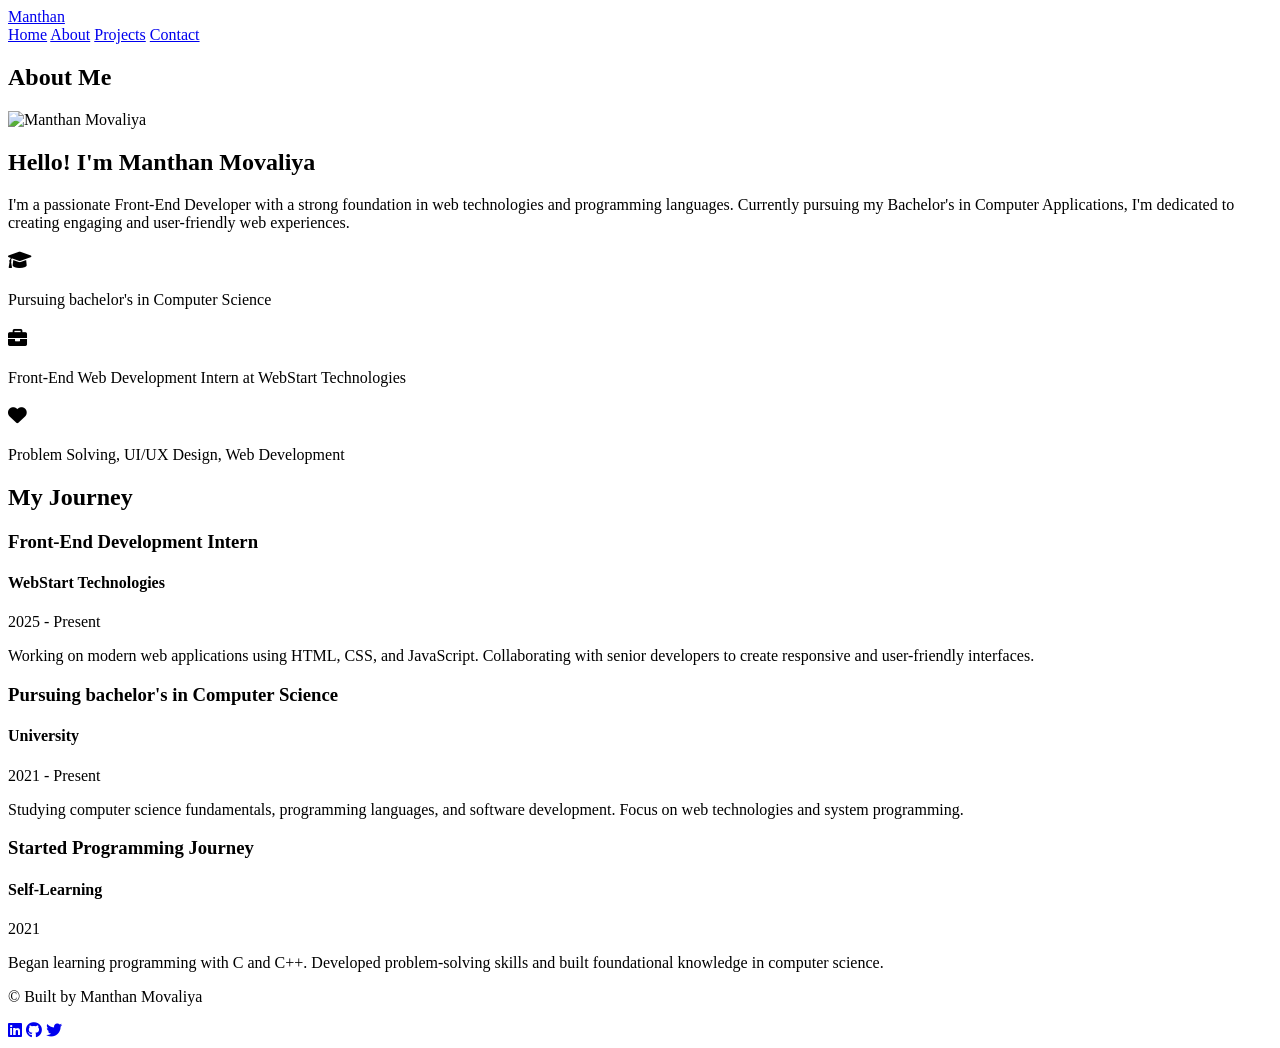
==== about.html @ 491186e8 "change some information" ====
<!DOCTYPE html>
<html lang="en">
<head>
    <meta charset="UTF-8">
    <meta name="viewport" content="width=device-width, initial-scale=1.0">
    <title>About - Manthan Movaliya</title>
    <link href="https://fonts.googleapis.com/css2?family=Open+Sans&family=Poppins:wght@500;700&display=swap" rel="stylesheet">
    <link rel="stylesheet" href="https://cdnjs.cloudflare.com/ajax/libs/font-awesome/6.0.0/css/all.min.css">
    <link rel="stylesheet" href="css/style.css">
</head>
<body>
    <!-- Navigation -->
    <nav class="navbar">
        <div class="nav-container">
            <div class="nav-logo">
                <a href="index.html">Manthan</a>
            </div>
            <div class="nav-menu" id="nav-menu">
                <a href="index.html" class="nav-link">Home</a>
                <a href="about.html" class="nav-link active">About</a>
                <a href="projects.html" class="nav-link">Projects</a>
                <a href="contact.html" class="nav-link">Contact</a>
            </div>
            <div class="hamburger" id="hamburger">
                <span class="bar"></span>
                <span class="bar"></span>
                <span class="bar"></span>
            </div>
        </div>
    </nav>

    <!-- About Section -->
    <section class="about-hero">
        <div class="container">
            <h1>About Me</h1>
            <div class="about-content">
                <div class="about-image">
                    <img src="/assets/Person.webp" alt="Manthan Movaliya" class="about-profile-img">
                </div>
                <div class="about-text">
                    <h2>Hello! I'm Manthan Movaliya</h2>
                    <p>I'm a passionate Front-End Developer with a strong foundation in web technologies and programming languages. Currently pursuing my Bachelor's in Computer Applications, I'm dedicated to creating engaging and user-friendly web experiences.</p>
                    
                    <div class="about-details">
                        <div class="detail-item">
                            <h3><i class="fas fa-graduation-cap"></i> </h3>
                            <p>Pursuing bachelor's in Computer Science</p>
                        </div>
                        <div class="detail-item">
                            <h3><i class="fas fa-briefcase"></i> </h3>
                            <p>Front-End Web Development Intern at WebStart Technologies</p>
                        </div>
                        <div class="detail-item">
                            <h3><i class="fas fa-heart"></i> </h3>
                            <p>Problem Solving, UI/UX Design, Web Development</p>
                        </div>
                    </div>
                </div>
            </div>
        </div>
    </section>

    <!-- Experience Timeline -->
    <section class="timeline">
        <div class="container">
            <h2>My Journey</h2>
            <div class="timeline-container">
                <div class="timeline-item">
                    <div class="timeline-dot"></div>
                    <div class="timeline-content">
                        <h3>Front-End Development Intern</h3>
                        <h4>WebStart Technologies</h4>
                        <span class="timeline-date">2025 - Present</span>
                        <p>Working on modern web applications using HTML, CSS, and JavaScript. Collaborating with senior developers to create responsive and user-friendly interfaces.</p>
                    </div>
                </div>
                <div class="timeline-item">
                    <div class="timeline-dot"></div>
                    <div class="timeline-content">
                        <h3>Pursuing bachelor's in Computer Science</h3>
                        <h4>University</h4>
                        <span class="timeline-date">2021 - Present</span>
                        <p>Studying computer science fundamentals, programming languages, and software development. Focus on web technologies and system programming.</p>
                    </div>
                </div>
                <div class="timeline-item">
                    <div class="timeline-dot"></div>
                    <div class="timeline-content">
                        <h3>Started Programming Journey</h3>
                        <h4>Self-Learning</h4>
                        <span class="timeline-date">2021</span>
                        <p>Began learning programming with C and C++. Developed problem-solving skills and built foundational knowledge in computer science.</p>
                    </div>
                </div>
            </div>
        </div>
    </section>

    <!-- Footer -->
    <footer class="footer">
        <div class="footer-content">
            <p>&copy; Built by Manthan Movaliya</p>
            <div class="social-links">
                <a href="http://www.linkedin.com/in/manthan-movaliya-0601a3287" class="social-link"><i class="fab fa-linkedin"></i></a>
                <a href="https://github.com/Manthan29-code" class="social-link"><i class="fab fa-github"></i></a>
                <a href="#" class="social-link"><i class="fab fa-twitter"></i></a>
            </div>
        </div>
    </footer>

    <script src="js/script.js"></script>
</body>
</html>
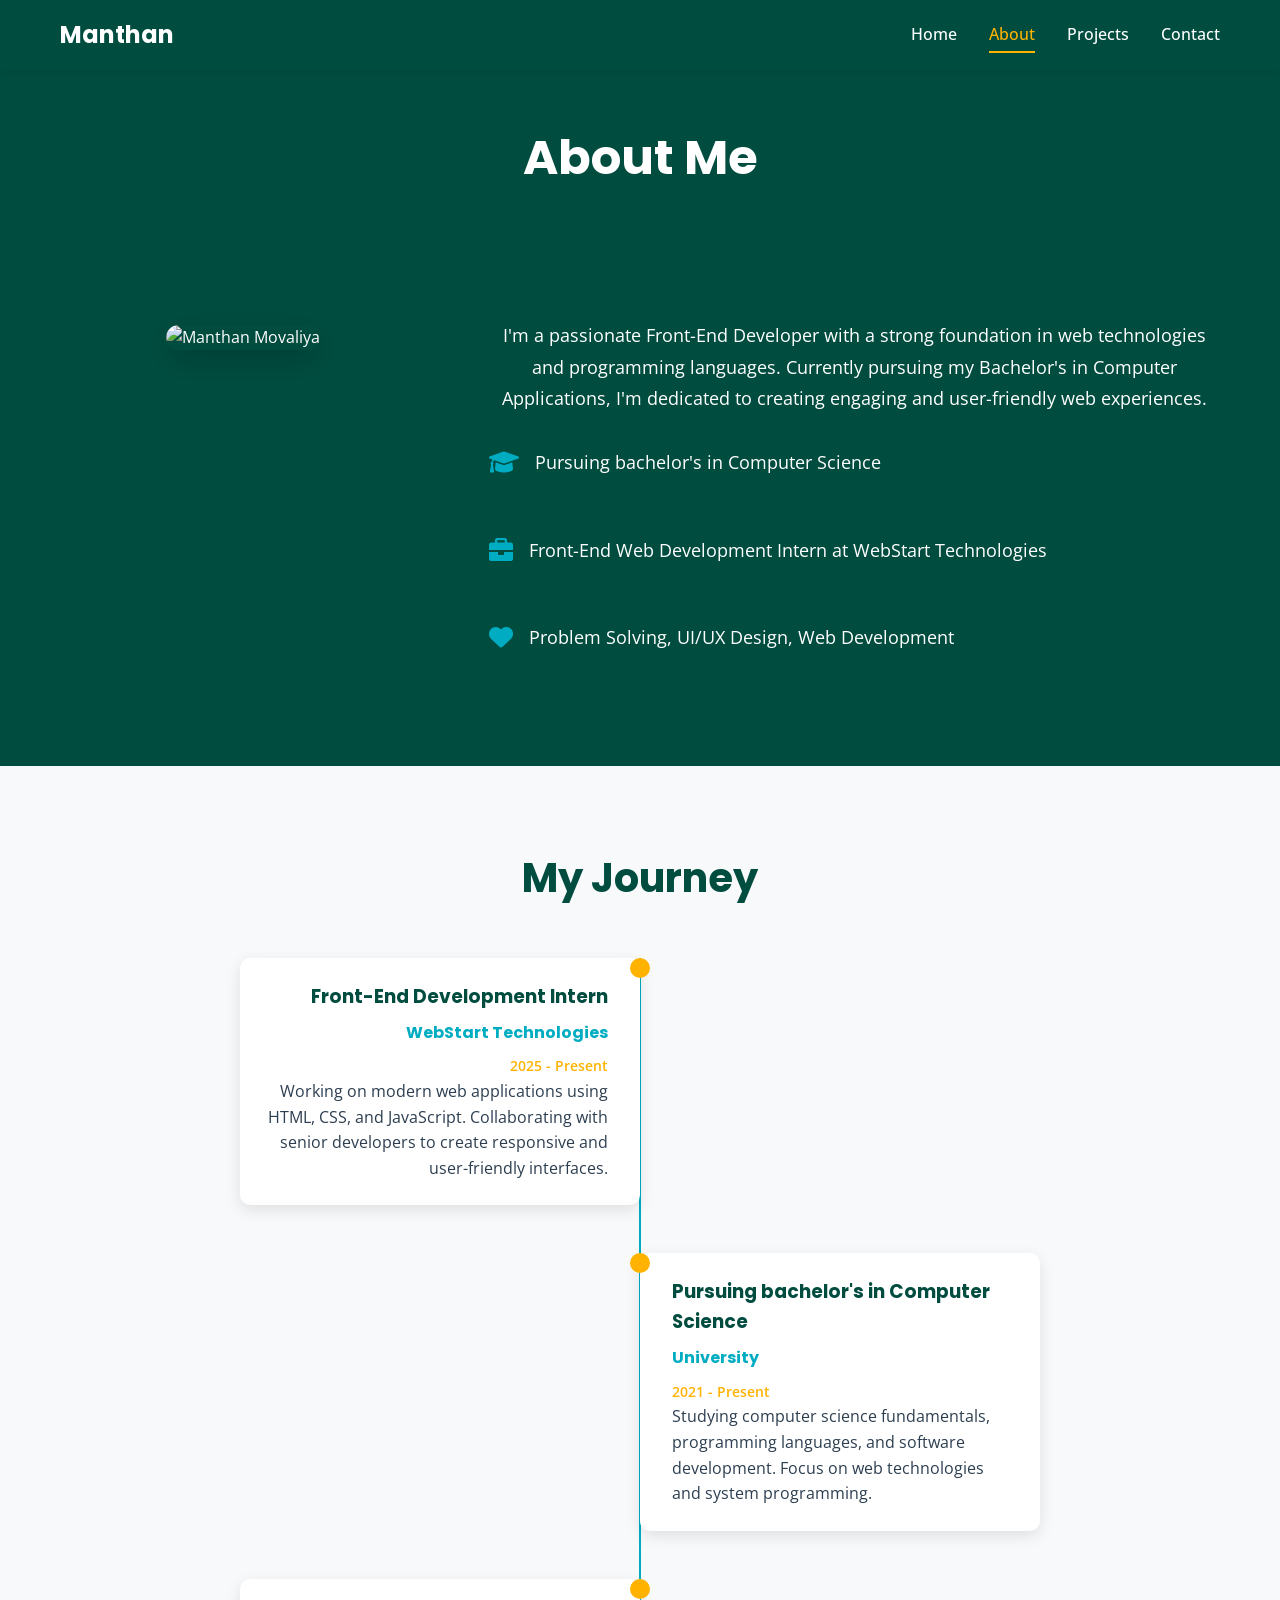
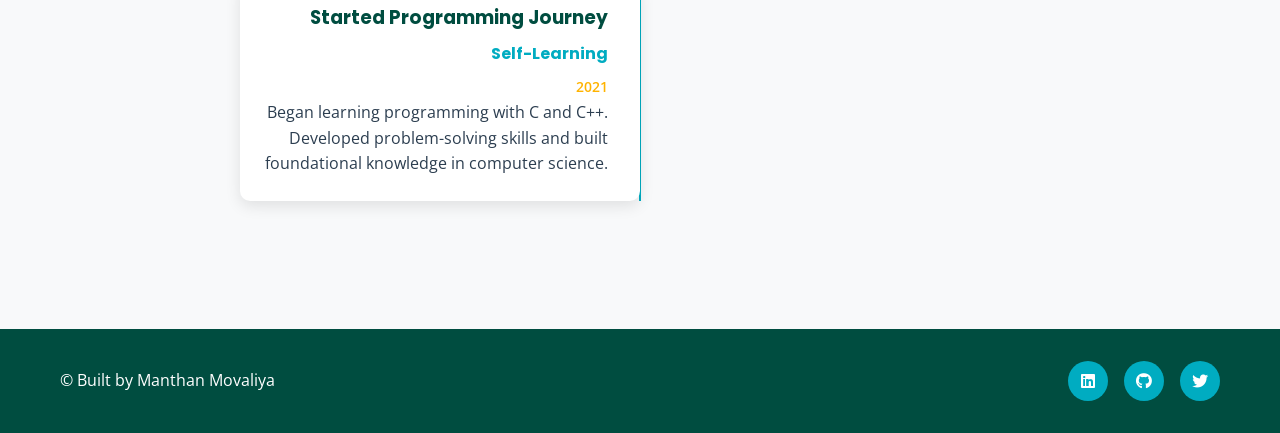
==== commit b2fa4509: "make json file for timeline" ====
--- a/about.html
+++ b/about.html
@@ -64,34 +64,9 @@
     <section class="timeline">
         <div class="container">
             <h2>My Journey</h2>
-            <div class="timeline-container">
-                <div class="timeline-item">
-                    <div class="timeline-dot"></div>
-                    <div class="timeline-content">
-                        <h3>Front-End Development Intern</h3>
-                        <h4>WebStart Technologies</h4>
-                        <span class="timeline-date">2025 - Present</span>
-                        <p>Working on modern web applications using HTML, CSS, and JavaScript. Collaborating with senior developers to create responsive and user-friendly interfaces.</p>
-                    </div>
-                </div>
-                <div class="timeline-item">
-                    <div class="timeline-dot"></div>
-                    <div class="timeline-content">
-                        <h3>Pursuing bachelor's in Computer Science</h3>
-                        <h4>University</h4>
-                        <span class="timeline-date">2021 - Present</span>
-                        <p>Studying computer science fundamentals, programming languages, and software development. Focus on web technologies and system programming.</p>
-                    </div>
-                </div>
-                <div class="timeline-item">
-                    <div class="timeline-dot"></div>
-                    <div class="timeline-content">
-                        <h3>Started Programming Journey</h3>
-                        <h4>Self-Learning</h4>
-                        <span class="timeline-date">2021</span>
-                        <p>Began learning programming with C and C++. Developed problem-solving skills and built foundational knowledge in computer science.</p>
-                    </div>
-                </div>
+            <!-- Dynamic timeline - items loaded from timelineData.js -->
+            <div class="timeline-container" id="timeline-container">
+                <!-- Timeline items will be loaded dynamically -->
             </div>
         </div>
     </section>
@@ -108,6 +83,8 @@
         </div>
     </footer>
 
+    <script src="js/timelineData.js"></script>
+    <script src="js/timelineLoader.js"></script>
     <script src="js/script.js"></script>
 </body>
 </html>
--- a/css/style.css
+++ b/css/style.css
@@ -0,0 +1,806 @@
+/* Reset and Base Styles */
+* {
+    margin: 0;
+    padding: 0;
+    box-sizing: border-box;
+}
+
+:root {
+    --primary-color: #004D40;
+    --secondary-color: #00ACC1;
+    --accent-color: #FFB300;
+    --white: #ffffff;
+    --light-gray: #f8f9fa;
+    --dark-gray: #333333;
+    --text-color: #2c3e50;
+}
+
+body {
+    font-family: 'Open Sans', sans-serif;
+    line-height: 1.6;
+    color: var(--text-color);
+    background-color: var(--white);
+}
+
+h1, h2, h3, h4, h5, h6 {
+    font-family: 'Poppins', sans-serif;
+    font-weight: 700;
+}
+
+.container {
+    max-width: 1200px;
+    margin: 0 auto;
+    padding: 0 20px;
+}
+
+/* Navigation */
+.navbar {
+    background-color: var(--primary-color);
+    padding: 1rem 0;
+    position: fixed;
+    top: 0;
+    width: 100%;
+    z-index: 1000;
+    box-shadow: 0 2px 10px rgba(0, 0, 0, 0.1);
+}
+
+.nav-container {
+    max-width: 1200px;
+    margin: 0 auto;
+    padding: 0 20px;
+    display: flex;
+    justify-content: space-between;
+    align-items: center;
+}
+
+.nav-logo a {
+    font-family: 'Poppins', sans-serif;
+    font-size: 1.5rem;
+    font-weight: 700;
+    color: var(--white);
+    text-decoration: none;
+}
+
+.nav-menu {
+    display: flex;
+    gap: 2rem;
+}
+
+.nav-link {
+    color: var(--white);
+    text-decoration: none;
+    font-weight: 500;
+    transition: color 0.3s ease;
+    position: relative;
+}
+
+.nav-link:hover,
+.nav-link.active {
+    color: var(--accent-color);
+}
+
+.nav-link.active::after {
+    content: '';
+    position: absolute;
+    bottom: -5px;
+    left: 0;
+    width: 100%;
+    height: 2px;
+    background-color: var(--accent-color);
+}
+
+.hamburger {
+    display: none;
+    flex-direction: column;
+    cursor: pointer;
+}
+
+.bar {
+    width: 25px;
+    height: 3px;
+    background-color: var(--white);
+    margin: 3px 0;
+    transition: 0.3s;
+}
+
+/* Hero Section */
+.hero {
+    background: linear-gradient(135deg, var(--primary-color) 0%, #00695C 100%);
+    color: var(--white);
+    padding: 120px 0 80px;
+    min-height: 100vh;
+    display: flex;
+    align-items: center;
+}
+
+.hero-container {
+    max-width: 1200px;
+    margin: 0 auto;
+    padding: 0 20px;
+}
+
+.hero-content {
+    display: grid;
+    grid-template-columns: 1fr 1fr;
+    gap: 4rem;
+    align-items: center;
+}
+
+.hero-text h1 {
+    font-size: 3rem;
+    margin-bottom: 1rem;
+    line-height: 1.2;
+}
+
+.hero-text h2 {
+    font-size: 1.5rem;
+    color: var(--secondary-color);
+    margin-bottom: 1.5rem;
+    font-weight: 500;
+}
+
+.hero-text p {
+    font-size: 1.1rem;
+    margin-bottom: 2rem;
+    opacity: 0.9;
+}
+
+.highlight {
+    color: var(--accent-color);
+}
+
+.profile-img {
+    width: 450px;
+    height: 450px;
+    border-radius: 50%;
+    object-fit: cover;
+    border: 5px solid var(--accent-color);
+    box-shadow: 0 10px 30px rgba(0, 0, 0, 0.3);
+}
+
+/* Buttons */
+.btn-primary, .btn-secondary {
+    display: inline-block;
+    padding: 12px 30px;
+    border-radius: 50px;
+    text-decoration: none;
+    font-weight: 600;
+    transition: all 0.3s ease;
+    border: 2px solid transparent;
+    cursor: pointer;
+    font-size: 1rem;
+}
+
+.btn-primary {
+    background-color: var(--secondary-color);
+    color: var(--white);
+    border-color: var(--secondary-color);
+}
+
+.btn-primary:hover {
+    background-color: transparent;
+    border-color: var(--secondary-color);
+    color: var(--secondary-color);
+    transform: translateY(-2px);
+    box-shadow: 0 5px 15px rgba(0, 172, 193, 0.3);
+}
+
+.btn-secondary {
+    background-color: transparent;
+    color: var(--primary-color);
+    border-color: var(--primary-color);
+}
+
+.btn-secondary:hover {
+    background-color: var(--primary-color);
+    color: var(--white);
+    transform: translateY(-2px);
+}
+
+/* Skills Section */
+.skills {
+    padding: 80px 0;
+    background-color: var(--light-gray);
+    overflow: hidden;
+}
+
+.skills h2 {
+    text-align: center;
+    font-size: 2.5rem;
+    margin-bottom: 3rem;
+    color: var(--primary-color);
+}
+
+/* Skills Marquee - Infinite horizontal scroll */
+.skills-track {
+    width: 100%;
+    overflow: hidden;
+    position: relative;
+}
+
+.skills-marquee {
+    display: flex;
+    gap: 2rem;
+    width: max-content;
+    animation: scroll-left 32s linear infinite;
+}
+
+/* Pause animation on hover for better UX */
+.skills-track:hover .skills-marquee {
+    animation-play-state: paused;
+}
+
+/* Keyframes for left scroll animation */
+@keyframes scroll-left {
+    0% {
+        transform: translateX(0);
+    }
+    100% {
+        transform: translateX(-50%);
+    }
+}
+
+.skill-card {
+    background: var(--white);
+    padding: 2rem;
+    border-radius: 15px;
+    text-align: center;
+    box-shadow: 0 5px 20px rgba(0, 0, 0, 0.1);
+    transition: transform 0.3s ease, box-shadow 0.3s ease;
+    width: 280px;
+    height: 220px;
+    flex-shrink: 0;
+    display: flex;
+    flex-direction: column;
+    justify-content: center;
+    align-items: center;
+}
+
+.skill-card:hover {
+    transform: translateY(-10px);
+    box-shadow: 0 15px 40px rgba(0, 0, 0, 0.15);
+}
+
+.skill-card i {
+    font-size: 3rem;
+    color: var(--secondary-color);
+    margin-bottom: 1rem;
+}
+
+.skill-card h3 {
+    font-size: 1.5rem;
+    margin-bottom: 1rem;
+    color: var(--primary-color);
+}
+
+/* About Page Styles */
+.about-hero {
+    background-color: var(--primary-color);
+    color: var(--white);
+    padding: 120px 0 80px;
+    text-align: center;
+}
+
+.about-hero h1 {
+    font-size: 3rem;
+    margin-bottom: 1rem;
+}
+
+.about-content {
+    display: grid;
+    grid-template-columns: 1fr 2fr;
+    gap: 4rem;
+    align-items: start;
+    margin-top: 3rem;
+}
+
+.about-profile-img {
+    margin-top: 80px;
+    width: 100%;
+    max-width: 350px;
+    border-radius: 15px;
+    box-shadow: 0 10px 30px rgba(0, 0, 0, 0.2);
+}
+
+.about-text h2 {
+    font-size: 2rem;
+    margin-bottom: 1.5rem;
+    color: var(--primary-color);
+}
+
+.about-text p {
+    font-size: 1.1rem;
+    margin-bottom: 2rem;
+    line-height: 1.8;
+}
+
+.about-details {
+    display: flex;
+    flex-direction: column;
+    gap: 1.5rem;
+}
+
+.detail-item {
+    display: flex;
+    align-items: flex-start;
+    gap: 1rem; 
+}
+
+.detail-item i {
+    color: var(--secondary-color);
+    font-size: 1.5rem;
+    margin-top: 0.2rem;
+}
+
+.detail-item h3 {
+    color: var(--primary-color);
+    margin-bottom: 0.5rem;
+}
+
+/* Timeline */
+.timeline {
+    padding: 80px 0;
+    background-color: var(--light-gray);
+}
+
+.timeline h2 {
+    text-align: center;
+    font-size: 2.5rem;
+    margin-bottom: 3rem;
+    color: var(--primary-color);
+}
+
+.timeline-container {
+    position: relative;
+    max-width: 800px;
+    margin: 0 auto;
+}
+
+.timeline-container::before {
+    content: '';
+    position: absolute;
+    left: 50%;
+    top: 0;
+    bottom: 0;
+    width: 2px;
+    background-color: var(--secondary-color);
+    transform: translateX(-50%);
+}
+
+.timeline-item {
+    position: relative;
+    margin-bottom: 3rem;
+}
+
+.timeline-item:nth-child(odd) .timeline-content {
+    margin-right: 50%;
+    padding-right: 2rem;
+    text-align: right;
+}
+
+.timeline-item:nth-child(even) .timeline-content {
+    margin-left: 50%;
+    padding-left: 2rem;
+}
+
+.timeline-dot {
+    position: absolute;
+    left: 50%;
+    top: 0;
+    width: 20px;
+    height: 20px;
+    background-color: var(--accent-color);
+    border-radius: 50%;
+    transform: translateX(-50%);
+    z-index: 2;
+}
+
+.timeline-content {
+    background: var(--white);
+    padding: 1.5rem;
+    border-radius: 10px;
+    box-shadow: 0 5px 15px rgba(0, 0, 0, 0.1);
+}
+
+.timeline-content h3 {
+    color: var(--primary-color);
+    margin-bottom: 0.5rem;
+}
+
+.timeline-content h4 {
+    color: var(--secondary-color);
+    margin-bottom: 0.5rem;
+}
+
+.timeline-date {
+    color: var(--accent-color);
+    font-weight: 600;
+    font-size: 0.9rem;
+}
+
+/* Projects Page */
+.projects-hero {
+    background-color: var(--primary-color);
+    color: var(--white);
+    padding: 120px 0 80px;
+    text-align: center;
+}
+
+.projects-hero h1 {
+    font-size: 3rem;
+    margin-bottom: 1rem;
+}
+
+.projects {
+    padding: 80px 0;
+    background-color: var(--light-gray);
+}
+
+.projects-grid {
+    display: grid;
+    grid-template-columns: repeat(auto-fit, minmax(350px, 1fr));
+    gap: 2rem;
+}
+
+.project-card {
+    background: var(--white);
+    border-radius: 15px;
+    overflow: hidden;
+    box-shadow: 0 5px 20px rgba(0, 0, 0, 0.1);
+    transition: transform 0.3s ease, box-shadow 0.3s ease;
+}
+
+.project-card:hover {
+    transform: translateY(-10px);
+    box-shadow: 0 15px 40px rgba(0, 0, 0, 0.15);
+}
+
+.project-image {
+    position: relative;
+    overflow: hidden;
+}
+
+.project-image img {
+    width: 100%;
+    height: 200px;
+    object-fit: contain;
+    transition: transform 0.3s ease;
+}
+
+.project-overlay {
+    position: absolute;
+    top: 0;
+    left: 0;
+    right: 0;
+    bottom: 0;
+    background: rgba(0, 77, 64, 0.8);
+    display: flex;
+    align-items: center;
+    justify-content: center;
+    opacity: 0;
+    transition: opacity 0.3s ease;
+}
+
+.project-card:hover .project-overlay {
+    opacity: 1;
+}
+
+.project-card:hover .project-image img {
+    transform: scale(1.1);
+}
+
+.project-links {
+    display: flex;
+    gap: 1rem;
+}
+
+.project-link {
+    display: flex;
+    align-items: center;
+    justify-content: center;
+    width: 50px;
+    height: 50px;
+    background-color: var(--accent-color);
+    color: var(--white);
+    border-radius: 50%;
+    text-decoration: none;
+    transition: transform 0.3s ease;
+}
+
+.project-link:hover {
+    transform: scale(1.1);
+}
+
+.project-content {
+    padding: 1.5rem;
+}
+
+.project-content h3 {
+    color: var(--primary-color);
+    margin-bottom: 1rem;
+    font-size: 1.3rem;
+}
+
+.project-content p {
+    margin-bottom: 1rem;
+    line-height: 1.6;
+}
+
+.project-tech {
+    display: flex;
+    flex-wrap: wrap;
+    gap: 0.5rem;
+    margin-bottom: 1.5rem;
+}
+
+.tech-tag {
+    background-color: var(--secondary-color);
+    color: var(--white);
+    padding: 0.3rem 0.8rem;
+    border-radius: 20px;
+    font-size: 0.8rem;
+    font-weight: 500;
+}
+
+.project-buttons {
+    display: flex;
+    gap: 1rem;
+}
+
+/* Contact Page */
+.contact-hero {
+    background-color: var(--primary-color);
+    color: var(--white);
+    padding: 120px 0 80px;
+    text-align: center;
+}
+
+.contact-hero h1 {
+    font-size: 3rem;
+    margin-bottom: 1rem;
+}
+
+.contact {
+    padding: 80px 0;
+    background-color: var(--light-gray);
+}
+
+.contact-content {
+    display: grid;
+    grid-template-columns: 1fr 1fr;
+    gap: 4rem;
+}
+
+.contact-info h2 {
+    color: var(--primary-color);
+    margin-bottom: 1.5rem;
+    font-size: 2rem;
+}
+
+.contact-info p {
+    margin-bottom: 2rem;
+    line-height: 1.8;
+}
+
+.contact-details {
+    display: flex;
+    flex-direction: column;
+    gap: 1.5rem;
+}
+
+.contact-item {
+    display: flex;
+    align-items: center;
+    gap: 1rem;
+}
+
+.contact-item i {
+    color: var(--secondary-color);
+    font-size: 1.5rem;
+    width: 30px;
+}
+
+.contact-item h3 {
+    color: var(--primary-color);
+    margin-bottom: 0.3rem;
+}
+
+.contact-form-container {
+    background: var(--white);
+    padding: 2rem;
+    border-radius: 15px;
+    box-shadow: 0 5px 20px rgba(0, 0, 0, 0.1);
+}
+
+.form-group {
+    margin-bottom: 1.5rem;
+}
+
+.form-group label {
+    display: block;
+    margin-bottom: 0.5rem;
+    color: var(--primary-color);
+    font-weight: 600;
+}
+
+.form-group input,
+.form-group textarea {
+    width: 100%;
+    padding: 12px;
+    border: 2px solid #e1e5e9;
+    border-radius: 8px;
+    font-size: 1rem;
+    transition: border-color 0.3s ease;
+    font-family: 'Open Sans', sans-serif;
+}
+
+.form-group input:focus,
+.form-group textarea:focus {
+    outline: none;
+    border-color: var(--secondary-color);
+}
+
+.error-message {
+    color: #e74c3c;
+    font-size: 0.9rem;
+    margin-top: 0.5rem;
+    display: block;
+}
+
+/* Footer */
+.footer {
+    background-color: var(--primary-color);
+    color: var(--white);
+    padding: 2rem 0;
+    text-align: center;
+}
+
+.footer-content {
+    max-width: 1200px;
+    margin: 0 auto;
+    padding: 0 20px;
+    display: flex;
+    justify-content: space-between;
+    align-items: center;
+}
+
+.social-links {
+    display: flex;
+    gap: 1rem;
+}
+
+.social-link {
+    display: flex;
+    align-items: center;
+    justify-content: center;
+    width: 40px;
+    height: 40px;
+    background-color: var(--secondary-color);
+    color: var(--white);
+    border-radius: 50%;
+    text-decoration: none;
+    transition: all 0.3s ease;
+}
+
+.social-link:hover {
+    background-color: var(--accent-color);
+    transform: translateY(-3px);
+}
+
+/* Responsive Design */
+@media (max-width: 768px) {
+    .hamburger {
+        display: flex;
+    }
+
+    .nav-menu {
+        position: fixed;
+        left: -100%;
+        top: 70px;
+        flex-direction: column;
+        background-color: var(--primary-color);
+        width: 100%;
+        text-align: center;
+        transition: 0.3s;
+        box-shadow: 0 10px 27px rgba(0, 0, 0, 0.05);
+        padding: 2rem 0;
+    }
+
+    .nav-menu.active {
+        left: 0;
+    }
+
+    .nav-menu a {
+        padding: 1rem;
+        display: block;
+    }
+
+    .hamburger.active .bar:nth-child(2) {
+        opacity: 0;
+    }
+
+    .hamburger.active .bar:nth-child(1) {
+        transform: translateY(8px) rotate(45deg);
+    }
+
+    .hamburger.active .bar:nth-child(3) {
+        transform: translateY(-8px) rotate(-45deg);
+    }
+
+    .hero-content {
+        grid-template-columns: 1fr;
+        text-align: center;
+        gap: 2rem;
+    }
+
+    .hero-text h1 {
+        font-size: 2.5rem;
+    }
+
+    .about-content {
+        grid-template-columns: 1fr;
+        gap: 2rem;
+        text-align: center;
+    }
+
+    .timeline-container::before {
+        left: 20px;
+    }
+
+    .timeline-item:nth-child(odd) .timeline-content,
+    .timeline-item:nth-child(even) .timeline-content {
+        margin-left: 50px;
+        margin-right: 0;
+        padding-left: 1rem;
+        padding-right: 1rem;
+        text-align: left;
+    }
+
+    .timeline-dot {
+        left: 20px;
+    }
+
+    .contact-content {
+        grid-template-columns: 1fr;
+        gap: 2rem;
+    }
+
+    .footer-content {
+        flex-direction: column;
+        gap: 1rem;
+    }
+
+    .projects-grid {
+        grid-template-columns: 1fr;
+    }
+
+    .project-buttons {
+        flex-direction: column;
+    }
+}
+
+@media (max-width: 480px) {
+    .hero-text h1 {
+        font-size: 2rem;
+    }
+
+    .hero-text h2 {
+        font-size: 1.2rem;
+    }
+
+    .profile-img {
+        width: 250px;
+        height: 250px;
+    }
+
+    .about-hero h1,
+    .projects-hero h1,
+    .contact-hero h1 {
+        font-size: 2.5rem;
+    }
+
+    .skills h2,
+    .timeline h2 {
+        font-size: 2rem;
+    }
+}
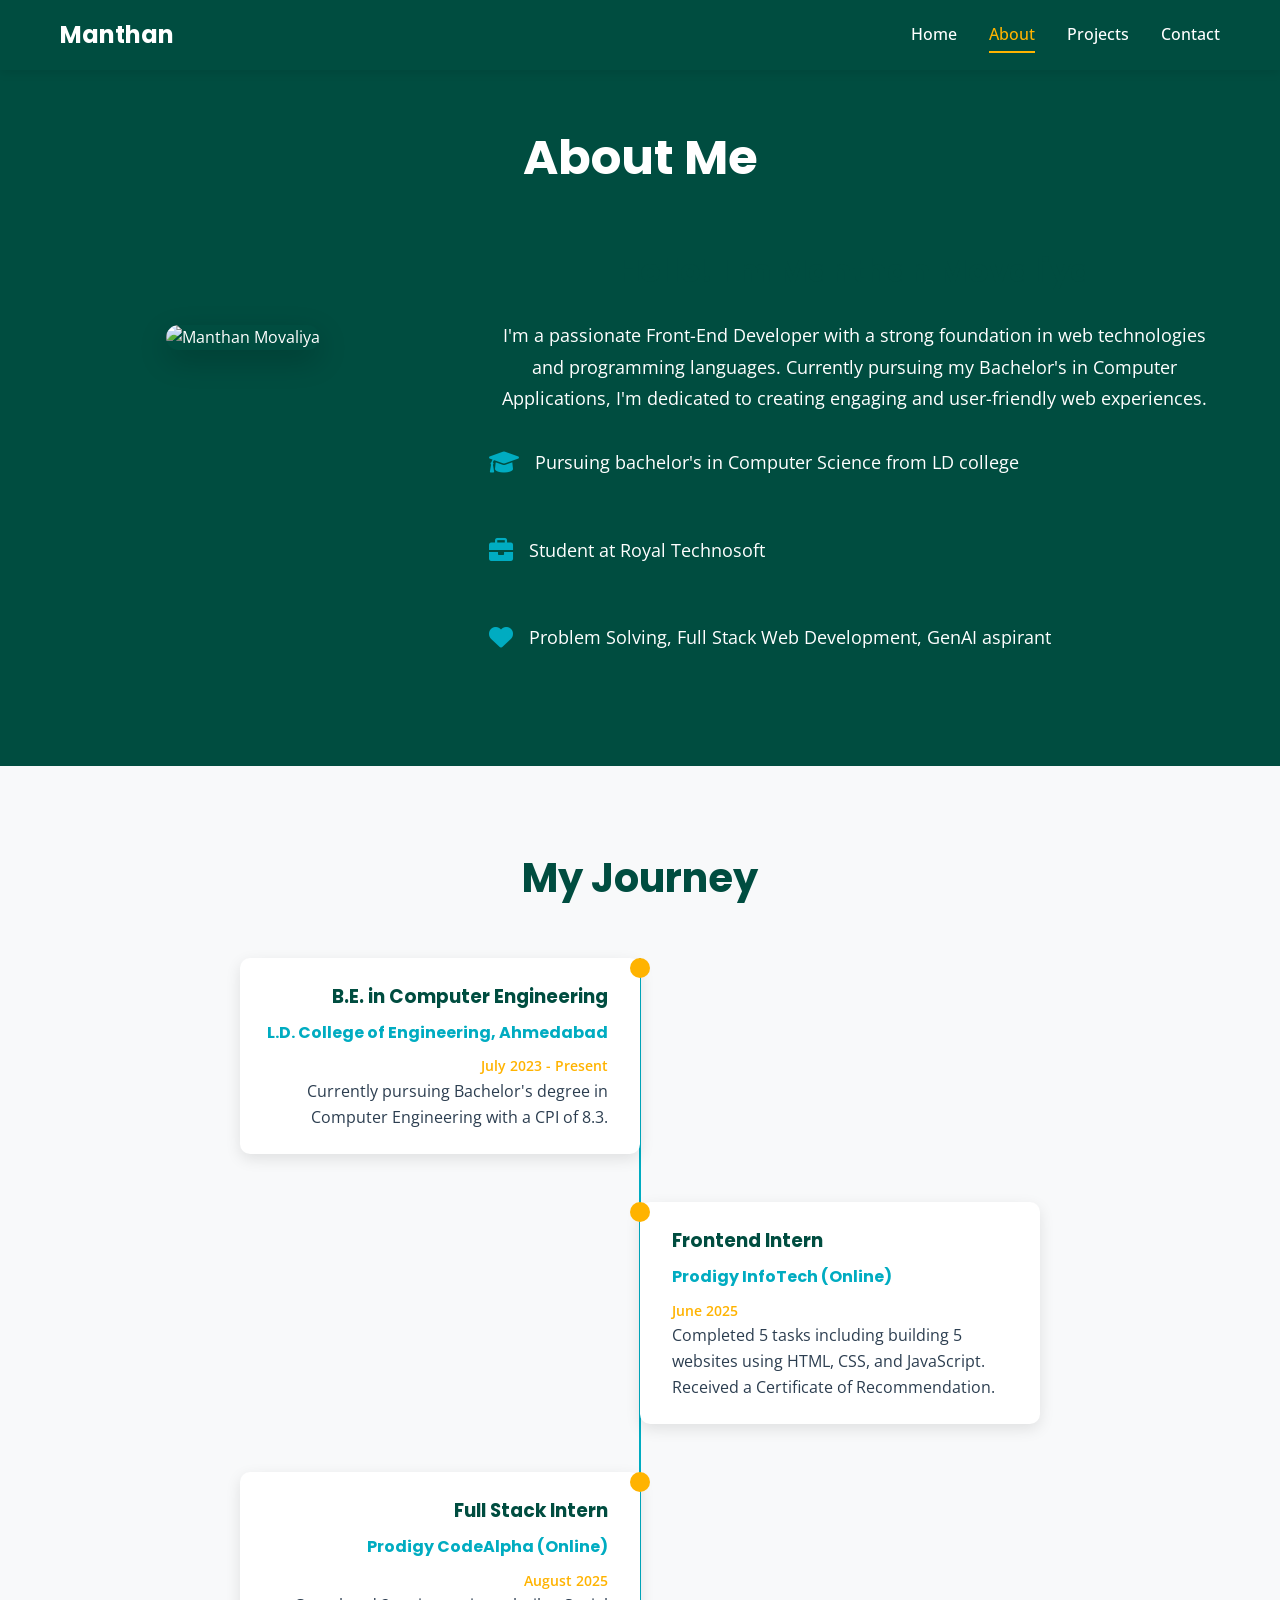
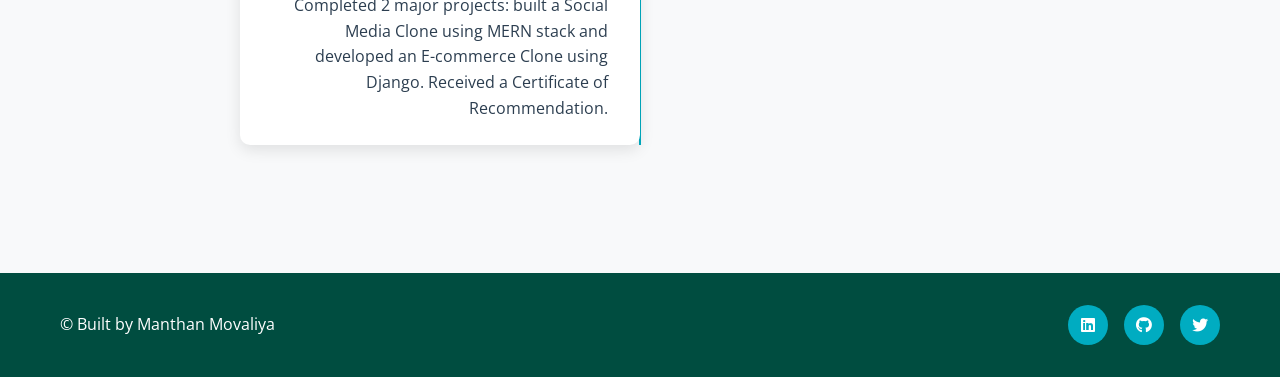
==== commit 8e3be5e5: "change about section" ====
--- a/about.html
+++ b/about.html
@@ -44,15 +44,15 @@
                     <div class="about-details">
                         <div class="detail-item">
                             <h3><i class="fas fa-graduation-cap"></i> </h3>
-                            <p>Pursuing bachelor's in Computer Science</p>
+                            <p>Pursuing bachelor's in Computer Science from LD college</p>
                         </div>
                         <div class="detail-item">
                             <h3><i class="fas fa-briefcase"></i> </h3>
-                            <p>Front-End Web Development Intern at WebStart Technologies</p>
+                            <p>Student at Royal Technosoft</p>
                         </div>
                         <div class="detail-item">
                             <h3><i class="fas fa-heart"></i> </h3>
-                            <p>Problem Solving, UI/UX Design, Web Development</p>
+                            <p>Problem Solving, Full Stack Web Development, GenAI aspirant</p>
                         </div>
                     </div>
                 </div>
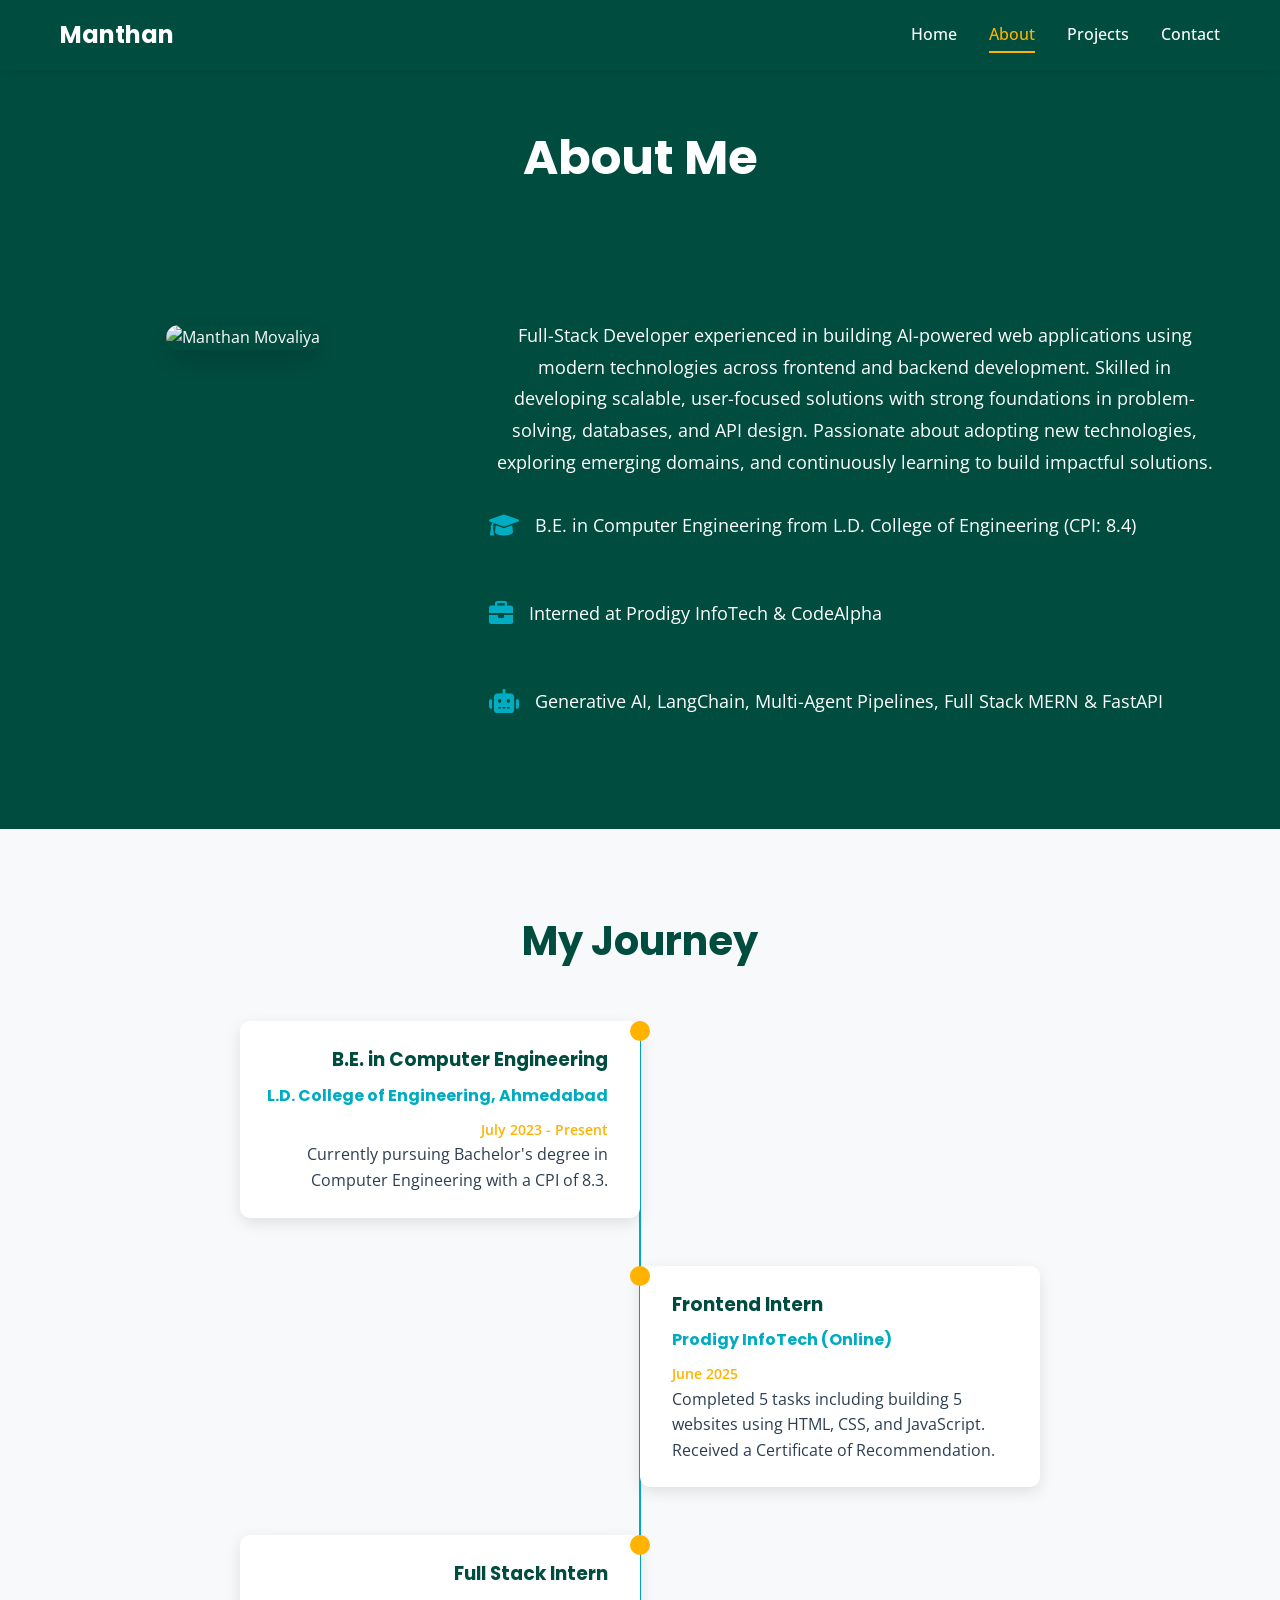
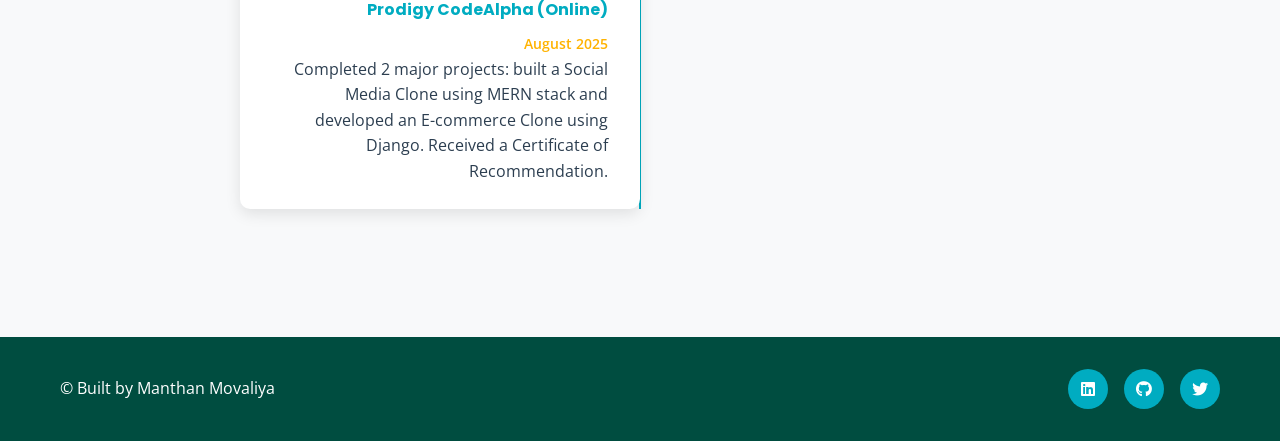
==== commit c28731e1: "feat: add interactive skills loader, portfolio stylesheet, resume asset, and update about section" ====
--- a/about.html
+++ b/about.html
@@ -35,24 +35,24 @@
             <h1>About Me</h1>
             <div class="about-content">
                 <div class="about-image">
-                    <img src="/assets/Person.webp" alt="Manthan Movaliya" class="about-profile-img">
+                    <img src="assets/Person.webp" alt="Manthan Movaliya" class="about-profile-img">
                 </div>
                 <div class="about-text">
                     <h2>Hello! I'm Manthan Movaliya</h2>
-                    <p>I'm a passionate Front-End Developer with a strong foundation in web technologies and programming languages. Currently pursuing my Bachelor's in Computer Applications, I'm dedicated to creating engaging and user-friendly web experiences.</p>
+                    <p>Full-Stack Developer experienced in building AI-powered web applications using modern technologies across frontend and backend development. Skilled in developing scalable, user-focused solutions with strong foundations in problem-solving, databases, and API design. Passionate about adopting new technologies, exploring emerging domains, and continuously learning to build impactful solutions.</p>
                     
                     <div class="about-details">
                         <div class="detail-item">
                             <h3><i class="fas fa-graduation-cap"></i> </h3>
-                            <p>Pursuing bachelor's in Computer Science from LD college</p>
+                            <p>B.E. in Computer Engineering from L.D. College of Engineering (CPI: 8.4)</p>
                         </div>
                         <div class="detail-item">
-                            <h3><i class="fas fa-briefcase"></i> </h3>
-                            <p>Student at Royal Technosoft</p>
+                            <h3 style="display: flex; gap: 8px;"><i class="fas fa-briefcase"></i> </h3>
+                            <p>Interned at Prodigy InfoTech & CodeAlpha</p>
                         </div>
                         <div class="detail-item">
-                            <h3><i class="fas fa-heart"></i> </h3>
-                            <p>Problem Solving, Full Stack Web Development, GenAI aspirant</p>
+                            <h3><i class="fas fa-robot"></i> </h3>
+                            <p>Generative AI, LangChain, Multi-Agent Pipelines, Full Stack MERN & FastAPI</p>
                         </div>
                     </div>
                 </div>
--- a/css/style.css
+++ b/css/style.css
@@ -197,79 +197,396 @@
     transform: translateY(-2px);
 }
 
-/* Skills Section */
+/* About Summary Section (Home Page) */
+.about-summary {
+    padding: 90px 0;
+    background-color: var(--white);
+    position: relative;
+}
+
+.about-summary-content {
+    display: grid;
+    grid-template-columns: 380px 1fr;
+    gap: 4.5rem;
+    align-items: center;
+}
+
+.about-summary-image {
+    position: relative;
+    display: flex;
+    justify-content: center;
+}
+
+.about-summary-img {
+    width: 100%;
+    max-width: 360px;
+    height: 420px;
+    object-fit: cover;
+    border-radius: 20px;
+    border: 4px solid var(--secondary-color);
+    box-shadow: 0 15px 35px rgba(0, 77, 64, 0.18);
+    transition: transform 0.3s ease;
+}
+
+.about-summary-image:hover .about-summary-img {
+    transform: scale(1.02);
+}
+
+.experience-badge {
+    position: absolute;
+    bottom: -15px;
+    right: 10px;
+    background: linear-gradient(135deg, var(--primary-color), var(--secondary-color));
+    color: var(--white);
+    padding: 10px 18px;
+    border-radius: 50px;
+    font-size: 0.9rem;
+    font-weight: 600;
+    display: flex;
+    align-items: center;
+    gap: 8px;
+    box-shadow: 0 8px 20px rgba(0, 0, 0, 0.2);
+    border: 2px solid var(--white);
+}
+
+.experience-badge i {
+    color: var(--accent-color);
+    font-size: 1.1rem;
+}
+
+.section-tag {
+    display: inline-flex;
+    align-items: center;
+    gap: 8px;
+    background-color: rgba(0, 172, 193, 0.12);
+    color: var(--primary-color);
+    padding: 6px 14px;
+    border-radius: 20px;
+    font-size: 0.85rem;
+    font-weight: 700;
+    text-transform: uppercase;
+    letter-spacing: 0.5px;
+    margin-bottom: 1rem;
+}
+
+.about-summary-text h2 {
+    font-size: 2.3rem;
+    color: var(--primary-color);
+    line-height: 1.3;
+    margin-bottom: 1.2rem;
+}
+
+.about-bio {
+    font-size: 1.05rem;
+    color: #4a5568;
+    line-height: 1.8;
+    margin-bottom: 2rem;
+}
+
+.about-highlights-grid {
+    display: grid;
+    grid-template-columns: 1fr 1fr;
+    gap: 1.2rem;
+    margin-bottom: 2.2rem;
+}
+
+.highlight-item {
+    display: flex;
+    align-items: flex-start;
+    gap: 1rem;
+    background-color: var(--light-gray);
+    padding: 1.1rem 1.2rem;
+    border-radius: 12px;
+    border-left: 3px solid var(--secondary-color);
+    transition: transform 0.25s ease, box-shadow 0.25s ease;
+}
+
+.highlight-item:hover {
+    transform: translateY(-3px);
+    box-shadow: 0 8px 18px rgba(0, 0, 0, 0.06);
+}
+
+.highlight-item i {
+    font-size: 1.4rem;
+    color: var(--secondary-color);
+    margin-top: 2px;
+    flex-shrink: 0;
+}
+
+.highlight-item h4 {
+    color: var(--primary-color);
+    font-size: 1rem;
+    margin-bottom: 0.25rem;
+}
+
+.highlight-item p {
+    font-size: 0.88rem;
+    color: #555;
+    line-height: 1.4;
+    margin: 0;
+}
+
+.about-actions {
+    display: flex;
+    gap: 1rem;
+    flex-wrap: wrap;
+}
+
+.about-actions .btn-primary,
+.about-actions .btn-secondary {
+    display: inline-flex;
+    align-items: center;
+    gap: 8px;
+}
+
+/* Skills Section - Interactive Slider */
 .skills {
-    padding: 80px 0;
+    padding: 90px 0;
     background-color: var(--light-gray);
-    overflow: hidden;
-}
-
-.skills h2 {
+    position: relative;
+}
+
+.skills-header {
     text-align: center;
+    max-width: 700px;
+    margin: 0 auto 2.5rem;
+}
+
+.skills-header h2 {
     font-size: 2.5rem;
-    margin-bottom: 3rem;
-    color: var(--primary-color);
-}
-
-/* Skills Marquee - Infinite horizontal scroll */
-.skills-track {
-    width: 100%;
-    overflow: hidden;
+    color: var(--primary-color);
+    margin-bottom: 0.8rem;
+}
+
+.skills-subtitle {
+    font-size: 1.05rem;
+    color: #666;
+    line-height: 1.6;
+}
+
+/* Category Filter Tabs */
+.skills-categories-container {
+    margin-bottom: 2rem;
+    overflow-x: auto;
+    scrollbar-width: none;
+    -ms-overflow-style: none;
+    padding: 4px 0;
+}
+
+.skills-categories-container::-webkit-scrollbar {
+    display: none;
+}
+
+.skills-categories-tabs {
+    display: flex;
+    justify-content: center;
+    flex-wrap: wrap;
+    gap: 0.75rem;
+}
+
+.category-tab {
+    background: var(--white);
+    border: 1.5px solid #d0dfe0;
+    color: var(--primary-color);
+    padding: 9px 18px;
+    border-radius: 30px;
+    font-size: 0.9rem;
+    font-weight: 600;
+    cursor: pointer;
+    display: inline-flex;
+    align-items: center;
+    gap: 8px;
+    transition: all 0.25s ease;
+    font-family: 'Poppins', sans-serif;
+    box-shadow: 0 2px 8px rgba(0, 0, 0, 0.04);
+}
+
+.category-tab i {
+    color: var(--secondary-color);
+    transition: color 0.25s ease;
+}
+
+.category-tab:hover {
+    border-color: var(--secondary-color);
+    color: var(--secondary-color);
+    transform: translateY(-2px);
+    box-shadow: 0 4px 12px rgba(0, 172, 193, 0.15);
+}
+
+.category-tab.active {
+    background-color: var(--primary-color);
+    color: var(--white);
+    border-color: var(--primary-color);
+    box-shadow: 0 4px 15px rgba(0, 77, 64, 0.25);
+}
+
+.category-tab.active i {
+    color: var(--accent-color);
+}
+
+/* Skills Slider Wrapper & Navigation */
+.skills-slider-wrapper {
     position: relative;
-}
-
-.skills-marquee {
-    display: flex;
-    gap: 2rem;
-    width: max-content;
-    animation: scroll-left 32s linear infinite;
-}
-
-/* Pause animation on hover for better UX */
-.skills-track:hover .skills-marquee {
-    animation-play-state: paused;
-}
-
-/* Keyframes for left scroll animation */
-@keyframes scroll-left {
-    0% {
-        transform: translateX(0);
-    }
-    100% {
-        transform: translateX(-50%);
-    }
-}
-
+    padding: 0 10px;
+    margin-bottom: 1.2rem;
+}
+
+.slider-btn {
+    position: absolute;
+    top: 50%;
+    transform: translateY(-50%);
+    width: 48px;
+    height: 48px;
+    background: var(--white);
+    color: var(--primary-color);
+    border: 2px solid var(--secondary-color);
+    border-radius: 50%;
+    cursor: pointer;
+    z-index: 10;
+    display: flex;
+    align-items: center;
+    justify-content: center;
+    font-size: 1.1rem;
+    box-shadow: 0 6px 18px rgba(0, 0, 0, 0.15);
+    transition: all 0.25s ease;
+}
+
+.slider-btn:hover:not(.disabled) {
+    background-color: var(--secondary-color);
+    color: var(--white);
+    transform: translateY(-50%) scale(1.1);
+    box-shadow: 0 8px 22px rgba(0, 172, 193, 0.35);
+}
+
+.slider-btn.disabled {
+    opacity: 0.25;
+    cursor: not-allowed;
+    pointer-events: none;
+}
+
+.prev-btn {
+    left: -20px;
+}
+
+.next-btn {
+    right: -20px;
+}
+
+/* Skills Slider Track - No Horizontal Scrollbar */
+.skills-slider-track {
+    display: flex;
+    gap: 1.5rem;
+    overflow-x: auto;
+    scroll-behavior: smooth;
+    padding: 1.2rem 0.5rem 1.8rem;
+    scrollbar-width: none; /* Firefox */
+    -ms-overflow-style: none; /* IE / Edge */
+    cursor: grab;
+    -webkit-overflow-scrolling: touch;
+}
+
+.skills-slider-track.grabbing {
+    cursor: grabbing;
+    scroll-behavior: auto;
+}
+
+.skills-slider-track::-webkit-scrollbar {
+    display: none; /* Chrome, Safari, Opera */
+}
+
+/* Skill Card */
 .skill-card {
     background: var(--white);
-    padding: 2rem;
-    border-radius: 15px;
+    padding: 1.8rem 1.5rem;
+    border-radius: 16px;
     text-align: center;
-    box-shadow: 0 5px 20px rgba(0, 0, 0, 0.1);
-    transition: transform 0.3s ease, box-shadow 0.3s ease;
+    box-shadow: 0 6px 20px rgba(0, 0, 0, 0.07);
+    border: 1px solid rgba(0, 172, 193, 0.15);
+    transition: transform 0.3s cubic-bezier(0.165, 0.84, 0.44, 1), box-shadow 0.3s ease, border-color 0.3s ease;
+    flex: 0 0 280px;
     width: 280px;
-    height: 220px;
-    flex-shrink: 0;
+    min-height: 250px;
     display: flex;
     flex-direction: column;
+    justify-content: flex-start;
+    align-items: center;
+    position: relative;
+    user-select: none;
+}
+
+.skill-card:hover {
+    transform: translateY(-8px);
+    box-shadow: 0 16px 36px rgba(0, 77, 64, 0.16);
+    border-color: var(--secondary-color);
+}
+
+.skill-card-badge {
+    position: absolute;
+    top: 12px;
+    right: 12px;
+    font-size: 0.72rem;
+    font-weight: 700;
+    text-transform: uppercase;
+    letter-spacing: 0.4px;
+    background-color: rgba(0, 77, 64, 0.08);
+    color: var(--primary-color);
+    padding: 3px 9px;
+    border-radius: 12px;
+}
+
+.skill-icon-wrapper {
+    width: 70px;
+    height: 70px;
+    margin: 0.8rem 0 1rem;
+    display: flex;
+    align-items: center;
     justify-content: center;
-    align-items: center;
-}
-
-.skill-card:hover {
-    transform: translateY(-10px);
-    box-shadow: 0 15px 40px rgba(0, 0, 0, 0.15);
-}
-
-.skill-card i {
-    font-size: 3rem;
+    background: rgba(0, 172, 193, 0.1);
+    border-radius: 50%;
+    transition: transform 0.3s ease, background 0.3s ease;
+}
+
+.skill-card:hover .skill-icon-wrapper {
+    transform: scale(1.1) rotate(5deg);
+    background: rgba(0, 172, 193, 0.2);
+}
+
+.skill-icon-wrapper i {
+    font-size: 2.2rem;
     color: var(--secondary-color);
-    margin-bottom: 1rem;
 }
 
 .skill-card h3 {
-    font-size: 1.5rem;
-    margin-bottom: 1rem;
+    font-size: 1.25rem;
+    margin-bottom: 0.6rem;
+    color: var(--primary-color);
+}
+
+.skill-card p {
+    font-size: 0.88rem;
+    color: #666;
+    line-height: 1.45;
+    margin: 0;
+}
+
+/* Slider Footer & Hint */
+.slider-footer {
+    display: flex;
+    justify-content: space-between;
+    align-items: center;
+    padding: 0 10px;
+    color: #777;
+    font-size: 0.85rem;
+}
+
+.slider-hint {
+    display: inline-flex;
+    align-items: center;
+    gap: 6px;
+}
+
+.slider-count {
+    font-weight: 600;
     color: var(--primary-color);
 }
 
@@ -448,6 +765,8 @@
     overflow: hidden;
     box-shadow: 0 5px 20px rgba(0, 0, 0, 0.1);
     transition: transform 0.3s ease, box-shadow 0.3s ease;
+    display: flex;
+    flex-direction: column;
 }
 
 .project-card:hover {
@@ -462,8 +781,9 @@
 
 .project-image img {
     width: 100%;
-    height: 200px;
-    object-fit: contain;
+    height: 120px;
+    object-fit: cover;
+    object-position: center;
     transition: transform 0.3s ease;
 }
 
@@ -512,7 +832,10 @@
 }
 
 .project-content {
-    padding: 1.5rem;
+    padding: 1.25rem;
+    display: flex;
+    flex-direction: column;
+    flex: 1;
 }
 
 .project-content h3 {
@@ -545,6 +868,15 @@
 .project-buttons {
     display: flex;
     gap: 1rem;
+    margin-top: auto;
+}
+
+.is-disabled {
+    opacity: 0.6;
+    pointer-events: none;
+    cursor: not-allowed;
+    box-shadow: none;
+    transform: none;
 }
 
 /* Contact Page */
@@ -688,6 +1020,47 @@
 }
 
 /* Responsive Design */
+@media (max-width: 992px) {
+    .about-summary-content {
+        grid-template-columns: 1fr;
+        gap: 3rem;
+        text-align: center;
+    }
+
+    .about-summary-image {
+        margin: 0 auto;
+    }
+
+    .about-summary-text {
+        display: flex;
+        flex-direction: column;
+        align-items: center;
+    }
+
+    .about-highlights-grid {
+        text-align: left;
+        width: 100%;
+    }
+
+    .about-actions {
+        justify-content: center;
+    }
+
+    .slider-btn {
+        width: 40px;
+        height: 40px;
+        font-size: 1rem;
+    }
+
+    .prev-btn {
+        left: -10px;
+    }
+
+    .next-btn {
+        right: -10px;
+    }
+}
+
 @media (max-width: 768px) {
     .hamburger {
         display: flex;
@@ -743,6 +1116,40 @@
         text-align: center;
     }
 
+    .about-highlights-grid {
+        grid-template-columns: 1fr;
+    }
+
+    .skills-categories-tabs {
+        justify-content: flex-start;
+        flex-wrap: nowrap;
+        overflow-x: auto;
+        padding-bottom: 8px;
+        scrollbar-width: none;
+        -ms-overflow-style: none;
+    }
+
+    .skills-categories-tabs::-webkit-scrollbar {
+        display: none;
+    }
+
+    .category-tab {
+        flex-shrink: 0;
+        font-size: 0.85rem;
+        padding: 8px 14px;
+    }
+
+    .skill-card {
+        flex: 0 0 250px;
+        width: 250px;
+        min-height: 230px;
+        padding: 1.5rem 1.2rem;
+    }
+
+    .slider-btn {
+        display: none; /* On touch screens, direct swiping is cleaner, or keep small overlay */
+    }
+
     .timeline-container::before {
         left: 20px;
     }
@@ -775,7 +1182,15 @@
     }
 
     .project-buttons {
-        flex-direction: column;
+        flex-direction: row;
+        flex-wrap: nowrap;
+        gap: 0.75rem;
+    }
+
+    .project-buttons .btn-primary,
+    .project-buttons .btn-secondary {
+        flex: 1;
+        text-align: center;
     }
 }
 
@@ -791,6 +1206,15 @@
     .profile-img {
         width: 250px;
         height: 250px;
+    }
+
+    .about-summary-img {
+        max-width: 280px;
+        height: 330px;
+    }
+
+    .about-summary-text h2 {
+        font-size: 1.8rem;
     }
 
     .about-hero h1,
@@ -803,4 +1227,15 @@
     .timeline h2 {
         font-size: 2rem;
     }
+
+    .about-actions {
+        flex-direction: column;
+        width: 100%;
+    }
+
+    .about-actions .btn-primary,
+    .about-actions .btn-secondary {
+        width: 100%;
+        justify-content: center;
+    }
 }
